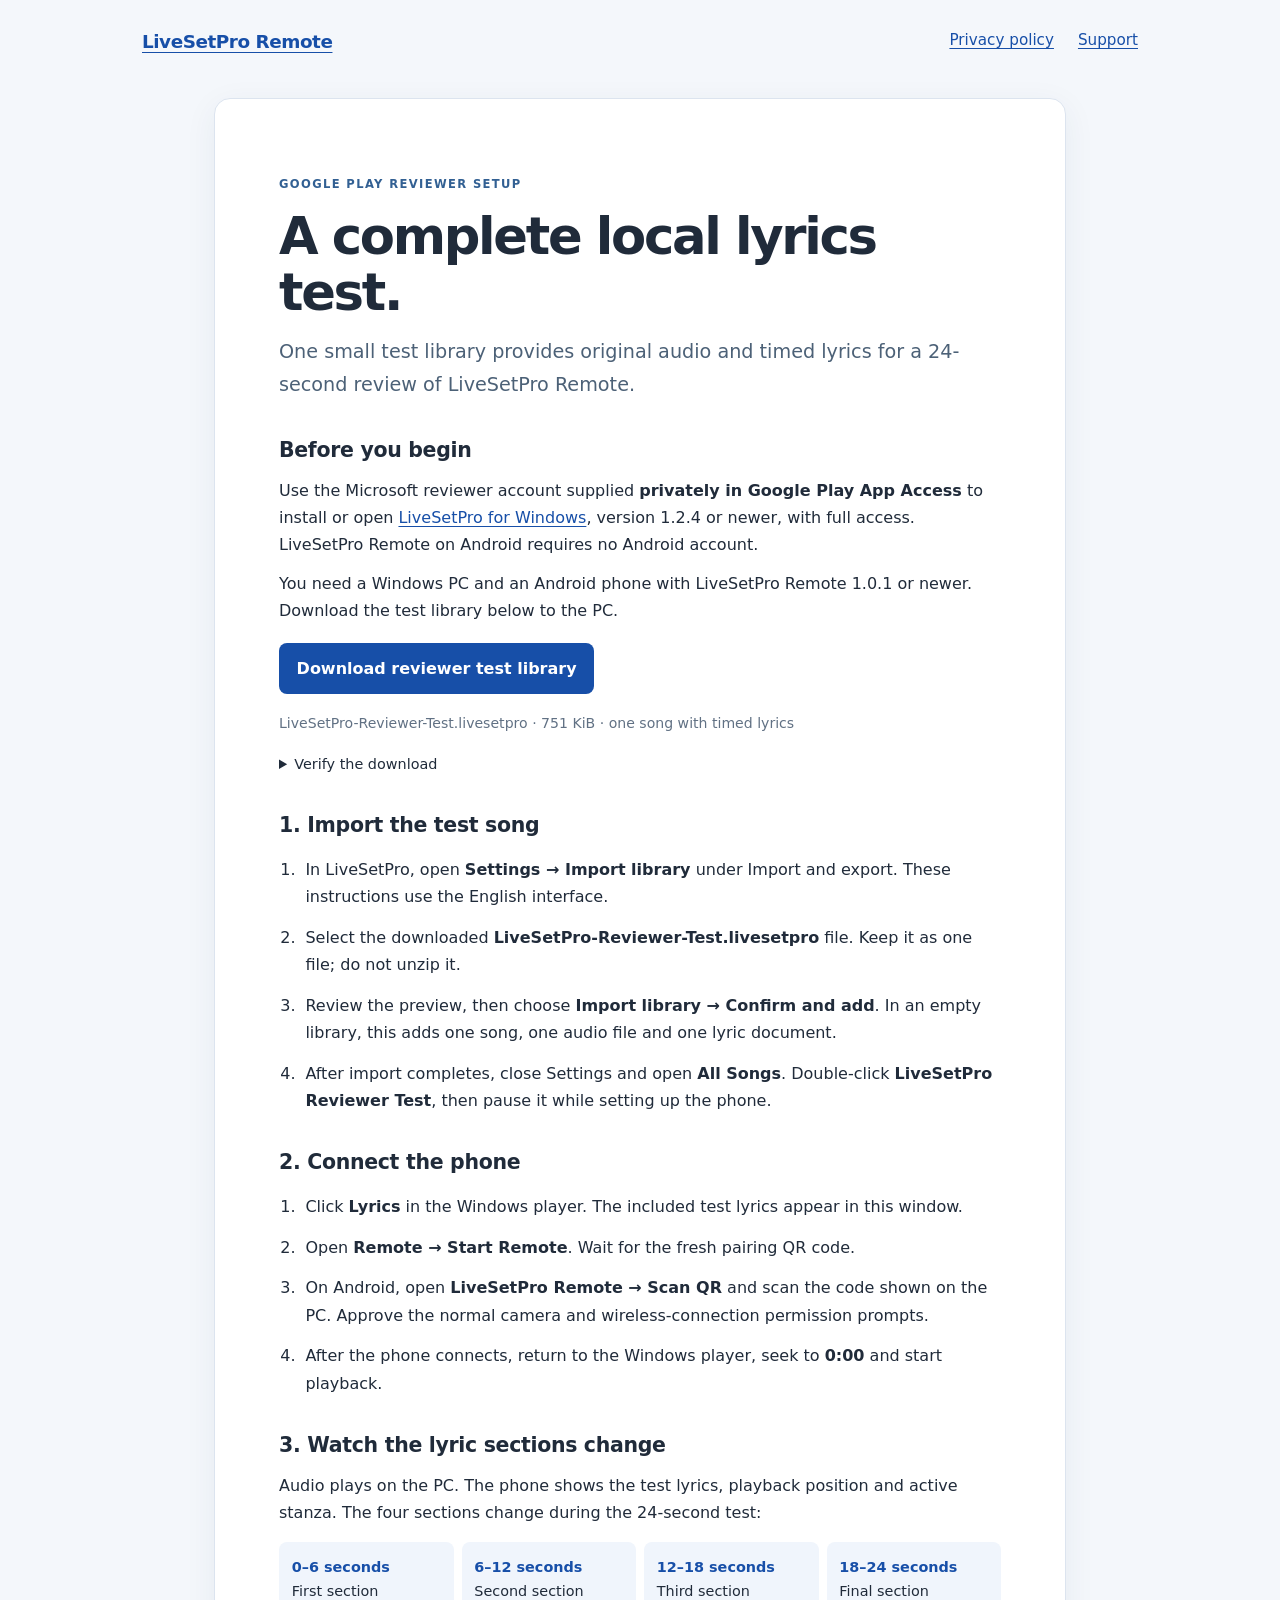
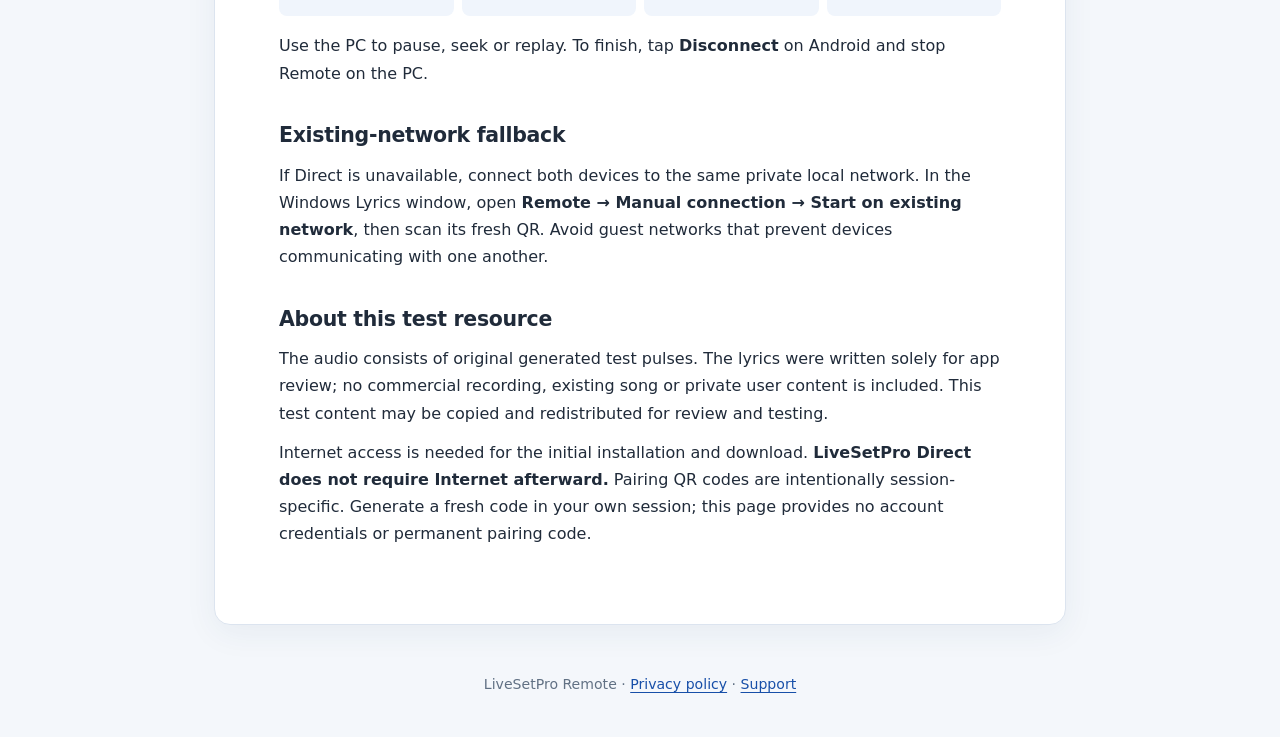
==== reviewer/index.html @ ff1b73ac "Publish original reviewer test library and setup guide" ====
<!doctype html>
<html lang="en">
<head>
  <meta charset="utf-8">
  <meta name="viewport" content="width=device-width, initial-scale=1">
  <meta name="description" content="Original test content and setup instructions for reviewing LiveSetPro Remote with the LiveSetPro Windows companion.">
  <title>Google Play Reviewer Setup | LiveSetPro Remote</title>
  <link rel="stylesheet" href="../style.css">
  <style>
    .download{display:inline-block;background:#174fa8;color:#fff;font-weight:650;padding:.75rem 1.1rem;border-radius:8px;text-decoration:none;margin:.4rem 0}
    .download:hover{background:#113d84}.file-detail{font-size:.88rem;color:#617184}.steps{padding-left:1.35rem}.steps li{padding-left:.3rem;margin:.85rem 0}.timing{display:grid;grid-template-columns:repeat(4,1fr);gap:.5rem;margin:1rem 0}.timing span{padding:.8rem;background:#f0f5fc;border-radius:8px;font-size:.9rem}.timing strong{display:block;color:#174fa8}code{overflow-wrap:anywhere;font-size:.82em}details{margin-top:1rem;font-size:.9rem}summary{cursor:pointer}@media(max-width:600px){.timing{grid-template-columns:repeat(2,1fr)}}
  </style>
</head>
<body>
  <a class="skip" href="#setup">Skip to reviewer setup</a>
  <header><a class="brand" href="../">LiveSetPro Remote</a><nav aria-label="Page navigation"><a href="../#privacy">Privacy policy</a><a href="../#support">Support</a></nav></header>
  <main id="setup"><article>
    <p class="eyebrow">GOOGLE PLAY REVIEWER SETUP</p>
    <h1>A complete local lyrics test.</h1>
    <p class="intro">One small test library provides original audio and timed lyrics for a 24-second review of LiveSetPro Remote.</p>
    <section aria-labelledby="prepare"><h2 id="prepare">Before you begin</h2>
      <p>Use the Microsoft reviewer account supplied <strong>privately in Google Play App Access</strong> to install or open <a href="https://apps.microsoft.com/detail/9N369WGHGVTS">LiveSetPro for Windows</a>, version 1.2.4 or newer, with full access. LiveSetPro Remote on Android requires no Android account.</p>
      <p>You need a Windows PC and an Android phone with LiveSetPro Remote 1.0.1 or newer. Download the test library below to the PC.</p>
      <a class="download" href="LiveSetPro-Reviewer-Test.livesetpro" download>Download reviewer test library</a>
      <p class="file-detail">LiveSetPro-Reviewer-Test.livesetpro · 751 KiB · one song with timed lyrics</p>
      <details><summary>Verify the download</summary><p>SHA-256:<br><code>818b36763ae72a77945ae74c0510c75afa2300502932f674045919c057c85530</code></p></details>
    </section>
    <section aria-labelledby="import"><h2 id="import">1. Import the test song</h2>
      <ol class="steps">
        <li>In LiveSetPro, open <strong>Settings → Import library</strong> under Import and export. These instructions use the English interface.</li>
        <li>Select the downloaded <strong>LiveSetPro-Reviewer-Test.livesetpro</strong> file. Keep it as one file; do not unzip it.</li>
        <li>Review the preview, then choose <strong>Import library → Confirm and add</strong>. In an empty library, this adds one song, one audio file and one lyric document.</li>
        <li>After import completes, close Settings and open <strong>All Songs</strong>. Double-click <strong>LiveSetPro Reviewer Test</strong>, then pause it while setting up the phone.</li>
      </ol>
    </section>
    <section aria-labelledby="connect"><h2 id="connect">2. Connect the phone</h2>
      <ol class="steps">
        <li>Click <strong>Lyrics</strong> in the Windows player. The included test lyrics appear in this window.</li>
        <li>Open <strong>Remote → Start Remote</strong>. Wait for the fresh pairing QR code.</li>
        <li>On Android, open <strong>LiveSetPro Remote → Scan QR</strong> and scan the code shown on the PC. Approve the normal camera and wireless-connection permission prompts.</li>
        <li>After the phone connects, return to the Windows player, seek to <strong>0:00</strong> and start playback.</li>
      </ol>
    </section>
    <section aria-labelledby="verify"><h2 id="verify">3. Watch the lyric sections change</h2>
      <p>Audio plays on the PC. The phone shows the test lyrics, playback position and active stanza. The four sections change during the 24-second test:</p>
      <div class="timing"><span><strong>0–6 seconds</strong>First section</span><span><strong>6–12 seconds</strong>Second section</span><span><strong>12–18 seconds</strong>Third section</span><span><strong>18–24 seconds</strong>Final section</span></div>
      <p>Use the PC to pause, seek or replay. To finish, tap <strong>Disconnect</strong> on Android and stop Remote on the PC.</p>
    </section>
    <section aria-labelledby="lan"><h2 id="lan">Existing-network fallback</h2>
      <p>If Direct is unavailable, connect both devices to the same private local network. In the Windows Lyrics window, open <strong>Remote → Manual connection → Start on existing network</strong>, then scan its fresh QR. Avoid guest networks that prevent devices communicating with one another.</p>
    </section>
    <section aria-labelledby="about"><h2 id="about">About this test resource</h2>
      <p>The audio consists of original generated test pulses. The lyrics were written solely for app review; no commercial recording, existing song or private user content is included. This test content may be copied and redistributed for review and testing.</p>
      <p>Internet access is needed for the initial installation and download. <strong>LiveSetPro Direct does not require Internet afterward.</strong> Pairing QR codes are intentionally session-specific. Generate a fresh code in your own session; this page provides no account credentials or permanent pairing code.</p>
    </section>
  </article></main>
  <footer>LiveSetPro Remote · <a href="../#privacy">Privacy policy</a> · <a href="../#support">Support</a></footer>
</body>
</html>
---- style.css ----
*{box-sizing:border-box}html{scroll-behavior:smooth;scroll-padding-top:2rem}body{margin:0;color:#202b3a;background:#f4f7fb;font-family:system-ui,-apple-system,BlinkMacSystemFont,"Segoe UI",sans-serif;line-height:1.7}a{color:#174fa8;text-underline-offset:.2em;overflow-wrap:anywhere}a:focus-visible{outline:3px solid #2367cd;outline-offset:4px}.skip{position:absolute;left:1rem;top:-5rem;background:white;padding:.6rem;z-index:2}.skip:focus{top:1rem}header{max-width:1060px;margin:auto;padding:1.6rem 2rem;display:flex;align-items:center;justify-content:space-between;gap:1rem}.brand{font-weight:750;letter-spacing:-.025em;font-size:1.15rem}nav{display:flex;gap:1.5rem;font-size:.95rem}main{max-width:900px;margin:1rem auto 3rem;padding:0 1.5rem}article{background:white;border:1px solid #dce4ef;border-radius:16px;padding:clamp(1.5rem,5vw,4rem);box-shadow:0 8px 32px #243e6410}.eyebrow{font-size:.72rem;font-weight:700;color:#326093;letter-spacing:.12em}h1{font-size:clamp(2.1rem,6vw,3.2rem);line-height:1.1;letter-spacing:-.045em;margin:.8rem 0 1rem}h2{font-size:1.28rem;line-height:1.35;letter-spacing:-.015em;margin:0 0 .7rem}.intro{font-size:1.2rem;color:#4c6177}.meta{border-block:1px solid #e2e8f1;padding:1rem 0;margin:1.7rem 0 2rem;font-size:.93rem}.meta p{margin:.25rem 0}section{margin-top:2.2rem}p{margin:.75rem 0}footer{text-align:center;padding:0 1.5rem 2.5rem;color:#617184;font-size:.88rem}#support{border-top:1px solid #dce4ef;padding-top:2rem}@media(max-width:480px){header{padding:1.2rem 1.5rem;align-items:flex-start;flex-direction:column}nav{gap:1.3rem}main{padding:0 .8rem;margin-top:0}article{border-radius:12px}}@media(prefers-reduced-motion:reduce){html{scroll-behavior:auto}}
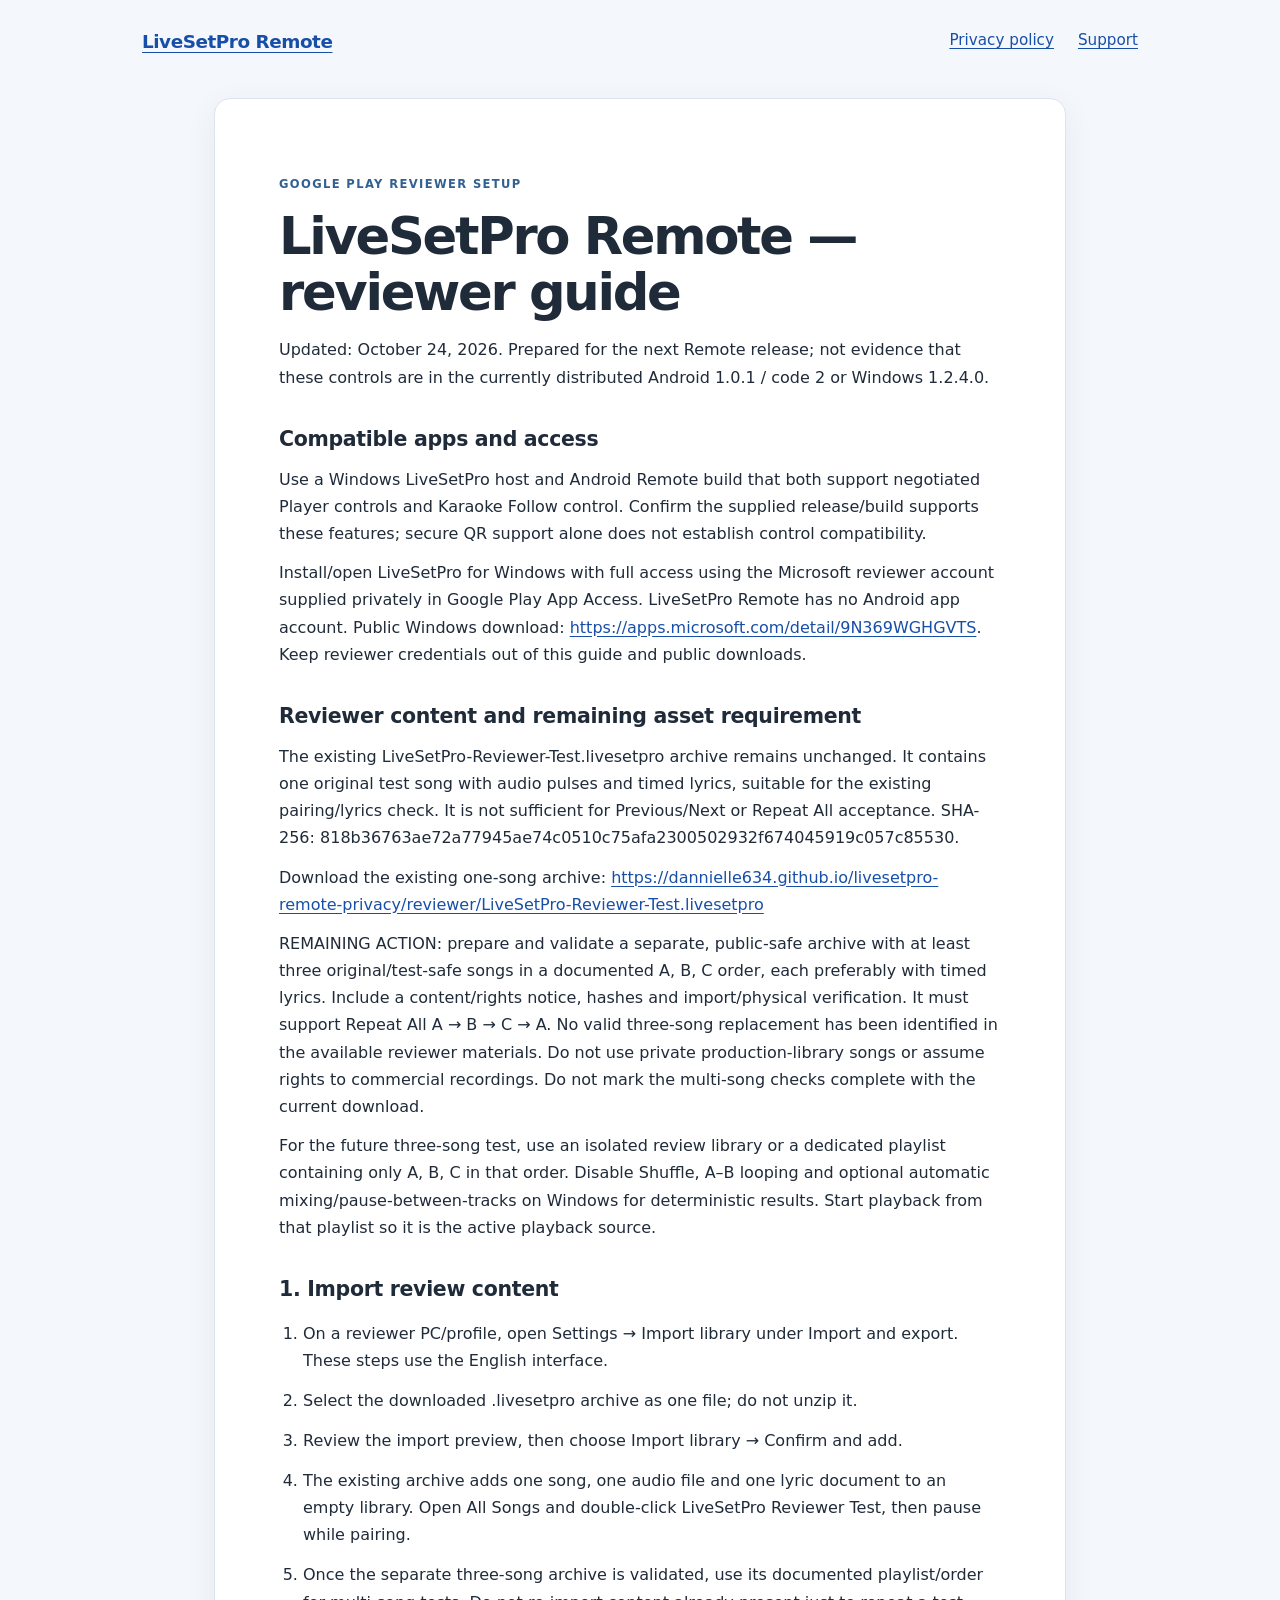
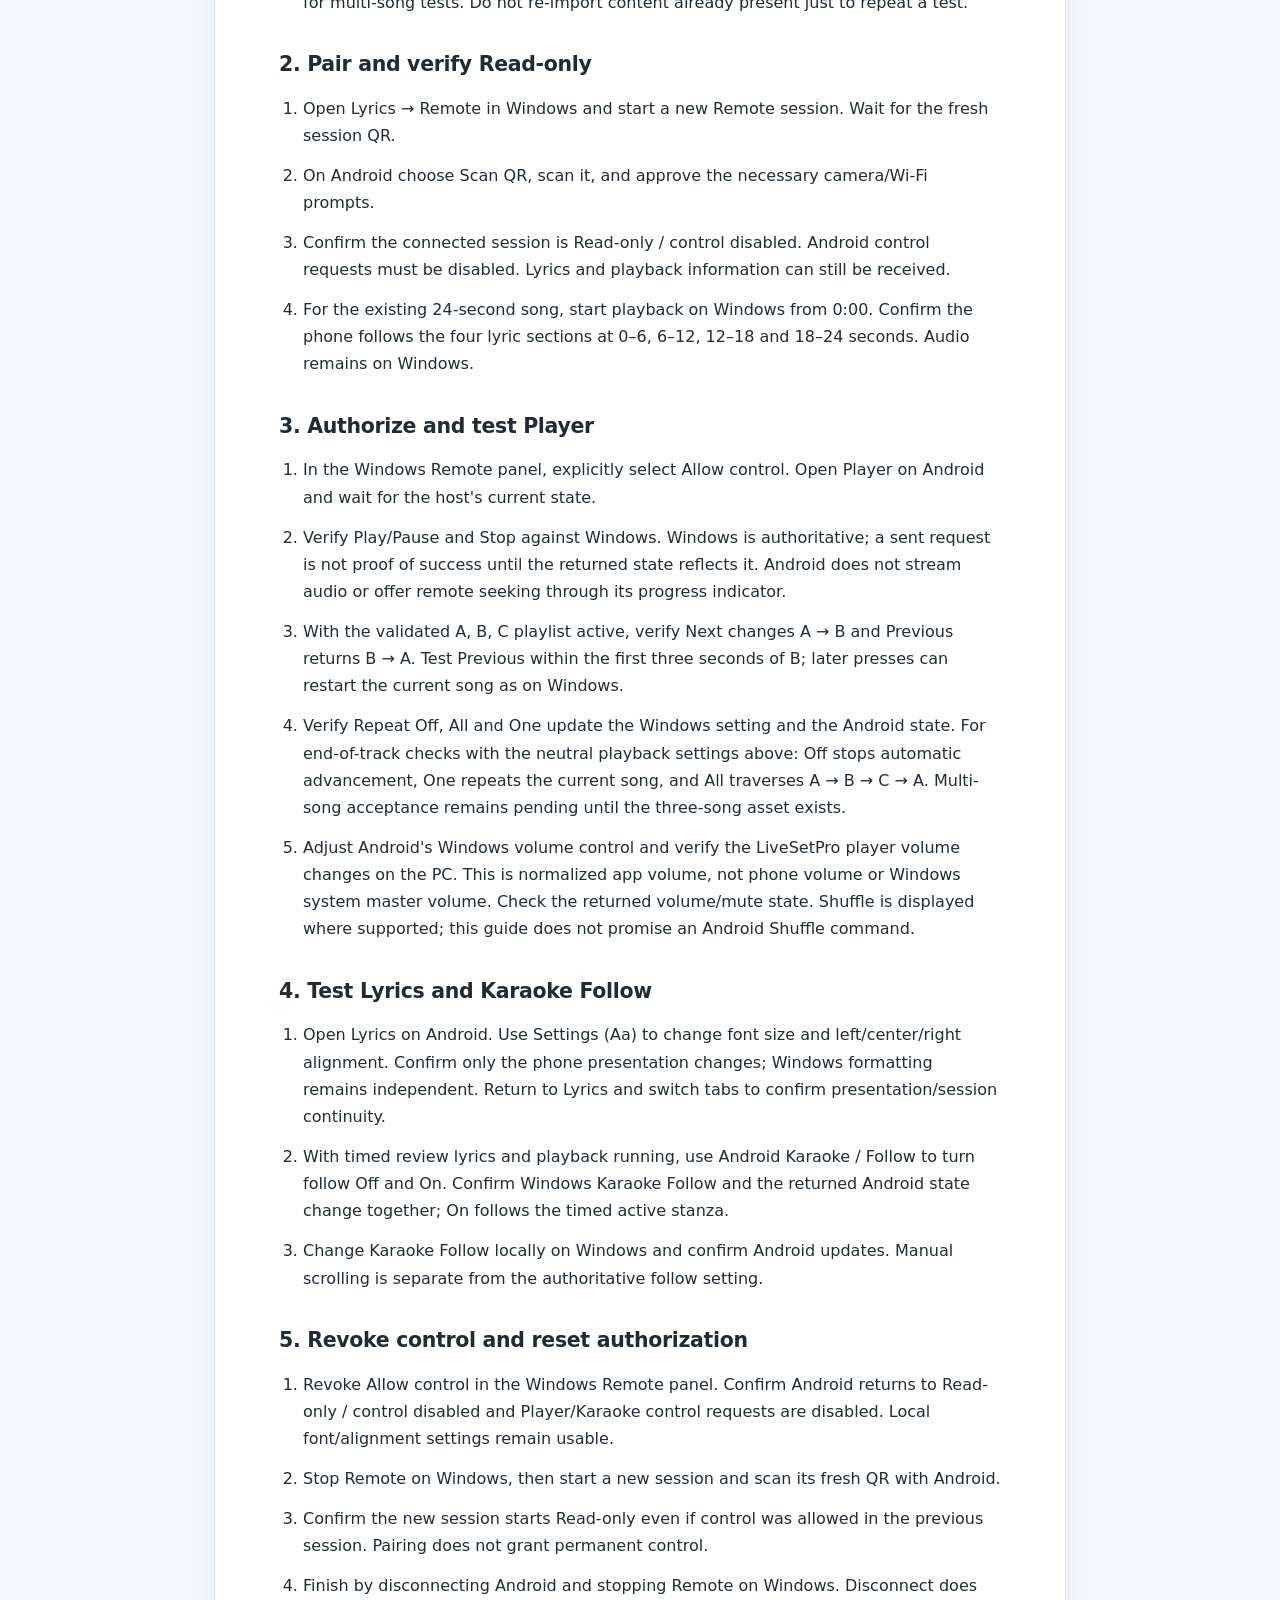
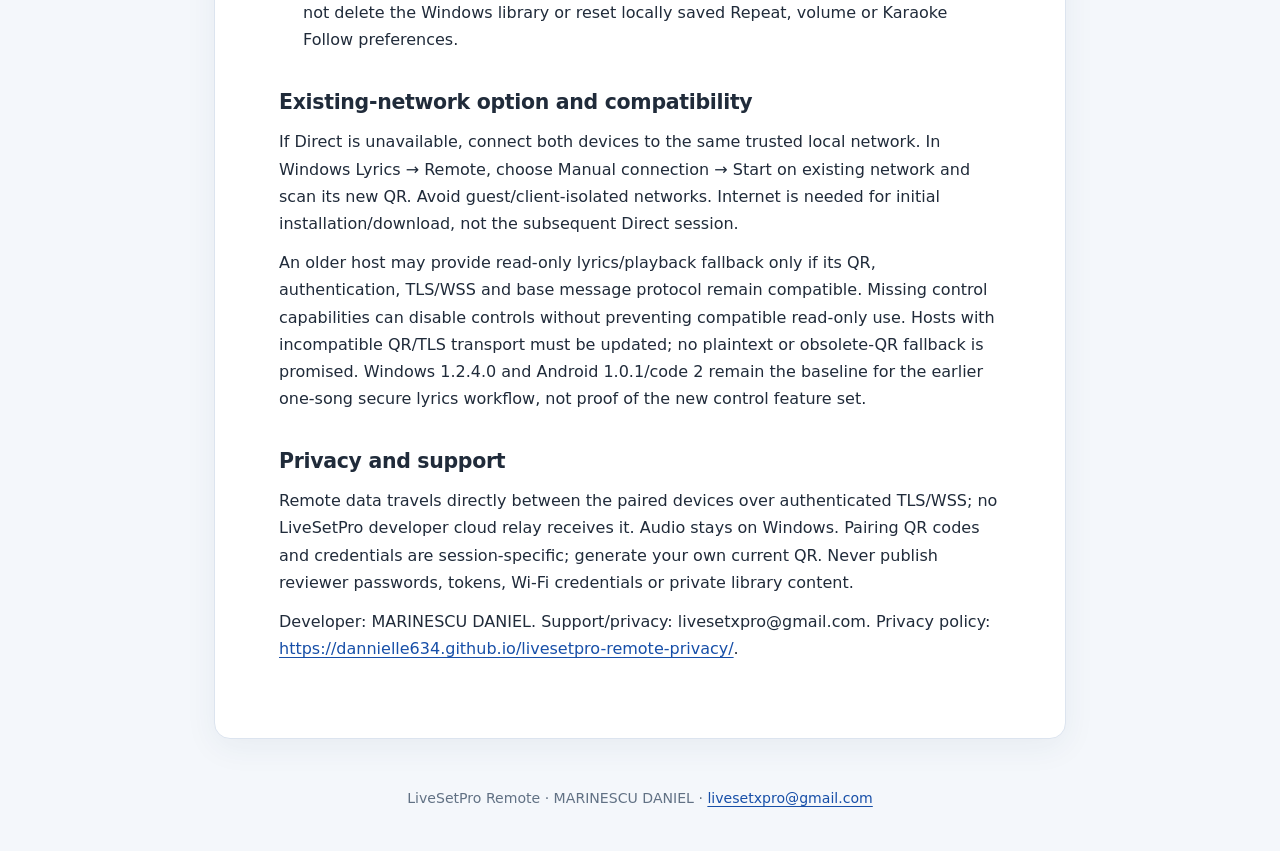
==== commit bb8f5d74: "docs: update Remote privacy policy and reviewer control guide" ====
--- a/reviewer/index.html
+++ b/reviewer/index.html
@@ -1,59 +1,60 @@
 <!doctype html>
-<html lang="en">
-<head>
-  <meta charset="utf-8">
-  <meta name="viewport" content="width=device-width, initial-scale=1">
-  <meta name="description" content="Original test content and setup instructions for reviewing LiveSetPro Remote with the LiveSetPro Windows companion.">
-  <title>Google Play Reviewer Setup | LiveSetPro Remote</title>
-  <link rel="stylesheet" href="../style.css">
-  <style>
-    .download{display:inline-block;background:#174fa8;color:#fff;font-weight:650;padding:.75rem 1.1rem;border-radius:8px;text-decoration:none;margin:.4rem 0}
-    .download:hover{background:#113d84}.file-detail{font-size:.88rem;color:#617184}.steps{padding-left:1.35rem}.steps li{padding-left:.3rem;margin:.85rem 0}.timing{display:grid;grid-template-columns:repeat(4,1fr);gap:.5rem;margin:1rem 0}.timing span{padding:.8rem;background:#f0f5fc;border-radius:8px;font-size:.9rem}.timing strong{display:block;color:#174fa8}code{overflow-wrap:anywhere;font-size:.82em}details{margin-top:1rem;font-size:.9rem}summary{cursor:pointer}@media(max-width:600px){.timing{grid-template-columns:repeat(2,1fr)}}
-  </style>
-</head>
-<body>
-  <a class="skip" href="#setup">Skip to reviewer setup</a>
-  <header><a class="brand" href="../">LiveSetPro Remote</a><nav aria-label="Page navigation"><a href="../#privacy">Privacy policy</a><a href="../#support">Support</a></nav></header>
-  <main id="setup"><article>
-    <p class="eyebrow">GOOGLE PLAY REVIEWER SETUP</p>
-    <h1>A complete local lyrics test.</h1>
-    <p class="intro">One small test library provides original audio and timed lyrics for a 24-second review of LiveSetPro Remote.</p>
-    <section aria-labelledby="prepare"><h2 id="prepare">Before you begin</h2>
-      <p>Use the Microsoft reviewer account supplied <strong>privately in Google Play App Access</strong> to install or open <a href="https://apps.microsoft.com/detail/9N369WGHGVTS">LiveSetPro for Windows</a>, version 1.2.4 or newer, with full access. LiveSetPro Remote on Android requires no Android account.</p>
-      <p>You need a Windows PC and an Android phone with LiveSetPro Remote 1.0.1 or newer. Download the test library below to the PC.</p>
-      <a class="download" href="LiveSetPro-Reviewer-Test.livesetpro" download>Download reviewer test library</a>
-      <p class="file-detail">LiveSetPro-Reviewer-Test.livesetpro · 751 KiB · one song with timed lyrics</p>
-      <details><summary>Verify the download</summary><p>SHA-256:<br><code>818b36763ae72a77945ae74c0510c75afa2300502932f674045919c057c85530</code></p></details>
-    </section>
-    <section aria-labelledby="import"><h2 id="import">1. Import the test song</h2>
-      <ol class="steps">
-        <li>In LiveSetPro, open <strong>Settings → Import library</strong> under Import and export. These instructions use the English interface.</li>
-        <li>Select the downloaded <strong>LiveSetPro-Reviewer-Test.livesetpro</strong> file. Keep it as one file; do not unzip it.</li>
-        <li>Review the preview, then choose <strong>Import library → Confirm and add</strong>. In an empty library, this adds one song, one audio file and one lyric document.</li>
-        <li>After import completes, close Settings and open <strong>All Songs</strong>. Double-click <strong>LiveSetPro Reviewer Test</strong>, then pause it while setting up the phone.</li>
-      </ol>
-    </section>
-    <section aria-labelledby="connect"><h2 id="connect">2. Connect the phone</h2>
-      <ol class="steps">
-        <li>Click <strong>Lyrics</strong> in the Windows player. The included test lyrics appear in this window.</li>
-        <li>Open <strong>Remote → Start Remote</strong>. Wait for the fresh pairing QR code.</li>
-        <li>On Android, open <strong>LiveSetPro Remote → Scan QR</strong> and scan the code shown on the PC. Approve the normal camera and wireless-connection permission prompts.</li>
-        <li>After the phone connects, return to the Windows player, seek to <strong>0:00</strong> and start playback.</li>
-      </ol>
-    </section>
-    <section aria-labelledby="verify"><h2 id="verify">3. Watch the lyric sections change</h2>
-      <p>Audio plays on the PC. The phone shows the test lyrics, playback position and active stanza. The four sections change during the 24-second test:</p>
-      <div class="timing"><span><strong>0–6 seconds</strong>First section</span><span><strong>6–12 seconds</strong>Second section</span><span><strong>12–18 seconds</strong>Third section</span><span><strong>18–24 seconds</strong>Final section</span></div>
-      <p>Use the PC to pause, seek or replay. To finish, tap <strong>Disconnect</strong> on Android and stop Remote on the PC.</p>
-    </section>
-    <section aria-labelledby="lan"><h2 id="lan">Existing-network fallback</h2>
-      <p>If Direct is unavailable, connect both devices to the same private local network. In the Windows Lyrics window, open <strong>Remote → Manual connection → Start on existing network</strong>, then scan its fresh QR. Avoid guest networks that prevent devices communicating with one another.</p>
-    </section>
-    <section aria-labelledby="about"><h2 id="about">About this test resource</h2>
-      <p>The audio consists of original generated test pulses. The lyrics were written solely for app review; no commercial recording, existing song or private user content is included. This test content may be copied and redistributed for review and testing.</p>
-      <p>Internet access is needed for the initial installation and download. <strong>LiveSetPro Direct does not require Internet afterward.</strong> Pairing QR codes are intentionally session-specific. Generate a fresh code in your own session; this page provides no account credentials or permanent pairing code.</p>
-    </section>
-  </article></main>
-  <footer>LiveSetPro Remote · <a href="../#privacy">Privacy policy</a> · <a href="../#support">Support</a></footer>
-</body>
-</html>
+<html lang="en"><head><meta charset="utf-8"><meta name="viewport" content="width=device-width,initial-scale=1">
+<meta name="description" content="Reviewer setup for secure lyrics and authorized Player and Karaoke control with compatible LiveSetPro builds.">
+<title>Google Play Reviewer Setup | LiveSetPro Remote</title><link rel="stylesheet" href="../style.css"></head>
+<body><a class="skip" href="#setup">Skip to reviewer setup</a>
+<header><a class="brand" href="../">LiveSetPro Remote</a><nav aria-label="Page navigation"><a href="../#privacy">Privacy policy</a><a href="../#support">Support</a></nav></header>
+<main><article id="setup"><p class="eyebrow">GOOGLE PLAY REVIEWER SETUP</p>
+<h1>LiveSetPro Remote — reviewer guide</h1>
+<p>Updated: October 24, 2026. Prepared for the next Remote release; not evidence that these controls are in the currently distributed Android 1.0.1 / code 2 or Windows 1.2.4.0.</p>
+<h2>Compatible apps and access</h2>
+<p>Use a Windows LiveSetPro host and Android Remote build that both support negotiated Player controls and Karaoke Follow control. Confirm the supplied release/build supports these features; secure QR support alone does not establish control compatibility.</p>
+<p>Install/open LiveSetPro for Windows with full access using the Microsoft reviewer account supplied privately in Google Play App Access. LiveSetPro Remote has no Android app account. Public Windows download: <a href="https://apps.microsoft.com/detail/9N369WGHGVTS">https://apps.microsoft.com/detail/9N369WGHGVTS</a>. Keep reviewer credentials out of this guide and public downloads.</p>
+<h2>Reviewer content and remaining asset requirement</h2>
+<p>The existing LiveSetPro-Reviewer-Test.livesetpro archive remains unchanged. It contains one original test song with audio pulses and timed lyrics, suitable for the existing pairing/lyrics check. It is not sufficient for Previous/Next or Repeat All acceptance. SHA-256: 818b36763ae72a77945ae74c0510c75afa2300502932f674045919c057c85530.</p>
+<p>Download the existing one-song archive: <a href="LiveSetPro-Reviewer-Test.livesetpro" download>https://dannielle634.github.io/livesetpro-remote-privacy/reviewer/LiveSetPro-Reviewer-Test.livesetpro</a></p>
+<p>REMAINING ACTION: prepare and validate a separate, public-safe archive with at least three original/test-safe songs in a documented A, B, C order, each preferably with timed lyrics. Include a content/rights notice, hashes and import/physical verification. It must support Repeat All A → B → C → A. No valid three-song replacement has been identified in the available reviewer materials. Do not use private production-library songs or assume rights to commercial recordings. Do not mark the multi-song checks complete with the current download.</p>
+<p>For the future three-song test, use an isolated review library or a dedicated playlist containing only A, B, C in that order. Disable Shuffle, A–B looping and optional automatic mixing/pause-between-tracks on Windows for deterministic results. Start playback from that playlist so it is the active playback source.</p>
+<h2>1. Import review content</h2>
+<ol class="steps">
+<li>On a reviewer PC/profile, open Settings → Import library under Import and export. These steps use the English interface.</li>
+<li>Select the downloaded .livesetpro archive as one file; do not unzip it.</li>
+<li>Review the import preview, then choose Import library → Confirm and add.</li>
+<li>The existing archive adds one song, one audio file and one lyric document to an empty library. Open All Songs and double-click LiveSetPro Reviewer Test, then pause while pairing.</li>
+<li>Once the separate three-song archive is validated, use its documented playlist/order for multi-song tests. Do not re-import content already present just to repeat a test.</li>
+</ol>
+<h2>2. Pair and verify Read-only</h2>
+<ol class="steps">
+<li>Open Lyrics → Remote in Windows and start a new Remote session. Wait for the fresh session QR.</li>
+<li>On Android choose Scan QR, scan it, and approve the necessary camera/Wi-Fi prompts.</li>
+<li>Confirm the connected session is Read-only / control disabled. Android control requests must be disabled. Lyrics and playback information can still be received.</li>
+<li>For the existing 24-second song, start playback on Windows from 0:00. Confirm the phone follows the four lyric sections at 0–6, 6–12, 12–18 and 18–24 seconds. Audio remains on Windows.</li>
+</ol>
+<h2>3. Authorize and test Player</h2>
+<ol class="steps">
+<li>In the Windows Remote panel, explicitly select Allow control. Open Player on Android and wait for the host&#x27;s current state.</li>
+<li>Verify Play/Pause and Stop against Windows. Windows is authoritative; a sent request is not proof of success until the returned state reflects it. Android does not stream audio or offer remote seeking through its progress indicator.</li>
+<li>With the validated A, B, C playlist active, verify Next changes A → B and Previous returns B → A. Test Previous within the first three seconds of B; later presses can restart the current song as on Windows.</li>
+<li>Verify Repeat Off, All and One update the Windows setting and the Android state. For end-of-track checks with the neutral playback settings above: Off stops automatic advancement, One repeats the current song, and All traverses A → B → C → A. Multi-song acceptance remains pending until the three-song asset exists.</li>
+<li>Adjust Android&#x27;s Windows volume control and verify the LiveSetPro player volume changes on the PC. This is normalized app volume, not phone volume or Windows system master volume. Check the returned volume/mute state. Shuffle is displayed where supported; this guide does not promise an Android Shuffle command.</li>
+</ol>
+<h2>4. Test Lyrics and Karaoke Follow</h2>
+<ol class="steps">
+<li>Open Lyrics on Android. Use Settings (Aa) to change font size and left/center/right alignment. Confirm only the phone presentation changes; Windows formatting remains independent. Return to Lyrics and switch tabs to confirm presentation/session continuity.</li>
+<li>With timed review lyrics and playback running, use Android Karaoke / Follow to turn follow Off and On. Confirm Windows Karaoke Follow and the returned Android state change together; On follows the timed active stanza.</li>
+<li>Change Karaoke Follow locally on Windows and confirm Android updates. Manual scrolling is separate from the authoritative follow setting.</li>
+</ol>
+<h2>5. Revoke control and reset authorization</h2>
+<ol class="steps">
+<li>Revoke Allow control in the Windows Remote panel. Confirm Android returns to Read-only / control disabled and Player/Karaoke control requests are disabled. Local font/alignment settings remain usable.</li>
+<li>Stop Remote on Windows, then start a new session and scan its fresh QR with Android.</li>
+<li>Confirm the new session starts Read-only even if control was allowed in the previous session. Pairing does not grant permanent control.</li>
+<li>Finish by disconnecting Android and stopping Remote on Windows. Disconnect does not delete the Windows library or reset locally saved Repeat, volume or Karaoke Follow preferences.</li>
+</ol>
+<h2>Existing-network option and compatibility</h2>
+<p>If Direct is unavailable, connect both devices to the same trusted local network. In Windows Lyrics → Remote, choose Manual connection → Start on existing network and scan its new QR. Avoid guest/client-isolated networks. Internet is needed for initial installation/download, not the subsequent Direct session.</p>
+<p>An older host may provide read-only lyrics/playback fallback only if its QR, authentication, TLS/WSS and base message protocol remain compatible. Missing control capabilities can disable controls without preventing compatible read-only use. Hosts with incompatible QR/TLS transport must be updated; no plaintext or obsolete-QR fallback is promised. Windows 1.2.4.0 and Android 1.0.1/code 2 remain the baseline for the earlier one-song secure lyrics workflow, not proof of the new control feature set.</p>
+<h2>Privacy and support</h2>
+<p>Remote data travels directly between the paired devices over authenticated TLS/WSS; no LiveSetPro developer cloud relay receives it. Audio stays on Windows. Pairing QR codes and credentials are session-specific; generate your own current QR. Never publish reviewer passwords, tokens, Wi-Fi credentials or private library content.</p>
+<p>Developer: MARINESCU DANIEL. Support/privacy: livesetxpro@gmail.com. Privacy policy: <a href="https://dannielle634.github.io/livesetpro-remote-privacy/">https://dannielle634.github.io/livesetpro-remote-privacy/</a>.</p>
+</article></main><footer>LiveSetPro Remote · MARINESCU DANIEL · <a href="mailto:livesetxpro@gmail.com">livesetxpro@gmail.com</a></footer></body></html>
--- a/style.css
+++ b/style.css
@@ -1 +1,2 @@
-*{box-sizing:border-box}html{scroll-behavior:smooth;scroll-padding-top:2rem}body{margin:0;color:#202b3a;background:#f4f7fb;font-family:system-ui,-apple-system,BlinkMacSystemFont,"Segoe UI",sans-serif;line-height:1.7}a{color:#174fa8;text-underline-offset:.2em;overflow-wrap:anywhere}a:focus-visible{outline:3px solid #2367cd;outline-offset:4px}.skip{position:absolute;left:1rem;top:-5rem;background:white;padding:.6rem;z-index:2}.skip:focus{top:1rem}header{max-width:1060px;margin:auto;padding:1.6rem 2rem;display:flex;align-items:center;justify-content:space-between;gap:1rem}.brand{font-weight:750;letter-spacing:-.025em;font-size:1.15rem}nav{display:flex;gap:1.5rem;font-size:.95rem}main{max-width:900px;margin:1rem auto 3rem;padding:0 1.5rem}article{background:white;border:1px solid #dce4ef;border-radius:16px;padding:clamp(1.5rem,5vw,4rem);box-shadow:0 8px 32px #243e6410}.eyebrow{font-size:.72rem;font-weight:700;color:#326093;letter-spacing:.12em}h1{font-size:clamp(2.1rem,6vw,3.2rem);line-height:1.1;letter-spacing:-.045em;margin:.8rem 0 1rem}h2{font-size:1.28rem;line-height:1.35;letter-spacing:-.015em;margin:0 0 .7rem}.intro{font-size:1.2rem;color:#4c6177}.meta{border-block:1px solid #e2e8f1;padding:1rem 0;margin:1.7rem 0 2rem;font-size:.93rem}.meta p{margin:.25rem 0}section{margin-top:2.2rem}p{margin:.75rem 0}footer{text-align:center;padding:0 1.5rem 2.5rem;color:#617184;font-size:.88rem}#support{border-top:1px solid #dce4ef;padding-top:2rem}@media(max-width:480px){header{padding:1.2rem 1.5rem;align-items:flex-start;flex-direction:column}nav{gap:1.3rem}main{padding:0 .8rem;margin-top:0}article{border-radius:12px}}@media(prefers-reduced-motion:reduce){html{scroll-behavior:auto}}+*{box-sizing:border-box}html{scroll-behavior:smooth;scroll-padding-top:2rem}body{margin:0;color:#202b3a;background:#f4f7fb;font-family:system-ui,-apple-system,BlinkMacSystemFont,"Segoe UI",sans-serif;line-height:1.7}a{color:#174fa8;text-underline-offset:.2em;overflow-wrap:anywhere}a:focus-visible{outline:3px solid #2367cd;outline-offset:4px}.skip{position:absolute;left:1rem;top:-5rem;background:white;padding:.6rem;z-index:2}.skip:focus{top:1rem}header{max-width:1060px;margin:auto;padding:1.6rem 2rem;display:flex;align-items:center;justify-content:space-between;gap:1rem}.brand{font-weight:750;letter-spacing:-.025em;font-size:1.15rem}nav{display:flex;gap:1.5rem;font-size:.95rem}main{max-width:900px;margin:1rem auto 3rem;padding:0 1.5rem}article{background:white;border:1px solid #dce4ef;border-radius:16px;padding:clamp(1.5rem,5vw,4rem);box-shadow:0 8px 32px #243e6410}.eyebrow{font-size:.72rem;font-weight:700;color:#326093;letter-spacing:.12em}h1{font-size:clamp(2.1rem,6vw,3.2rem);line-height:1.1;letter-spacing:-.045em;margin:.8rem 0 1rem}h2{font-size:1.28rem;line-height:1.35;letter-spacing:-.015em;margin:0 0 .7rem}.intro{font-size:1.2rem;color:#4c6177}.meta{border-block:1px solid #e2e8f1;padding:1rem 0;margin:1.7rem 0 2rem;font-size:.93rem}.meta p{margin:.25rem 0}section{margin-top:2.2rem}p{margin:.75rem 0}footer{text-align:center;padding:0 1.5rem 2.5rem;color:#617184;font-size:.88rem}#support{border-top:1px solid #dce4ef;padding-top:2rem}@media(max-width:480px){header{padding:1.2rem 1.5rem;align-items:flex-start;flex-direction:column}nav{gap:1.3rem}main{padding:0 .8rem;margin-top:0}article{border-radius:12px}}@media(prefers-reduced-motion:reduce){html{scroll-behavior:auto}}
+#policy-body h2,#setup h2{margin-top:2.2rem}.steps{padding-left:1.5rem}.steps li{margin:.8rem 0}article p,article li{overflow-wrap:anywhere}
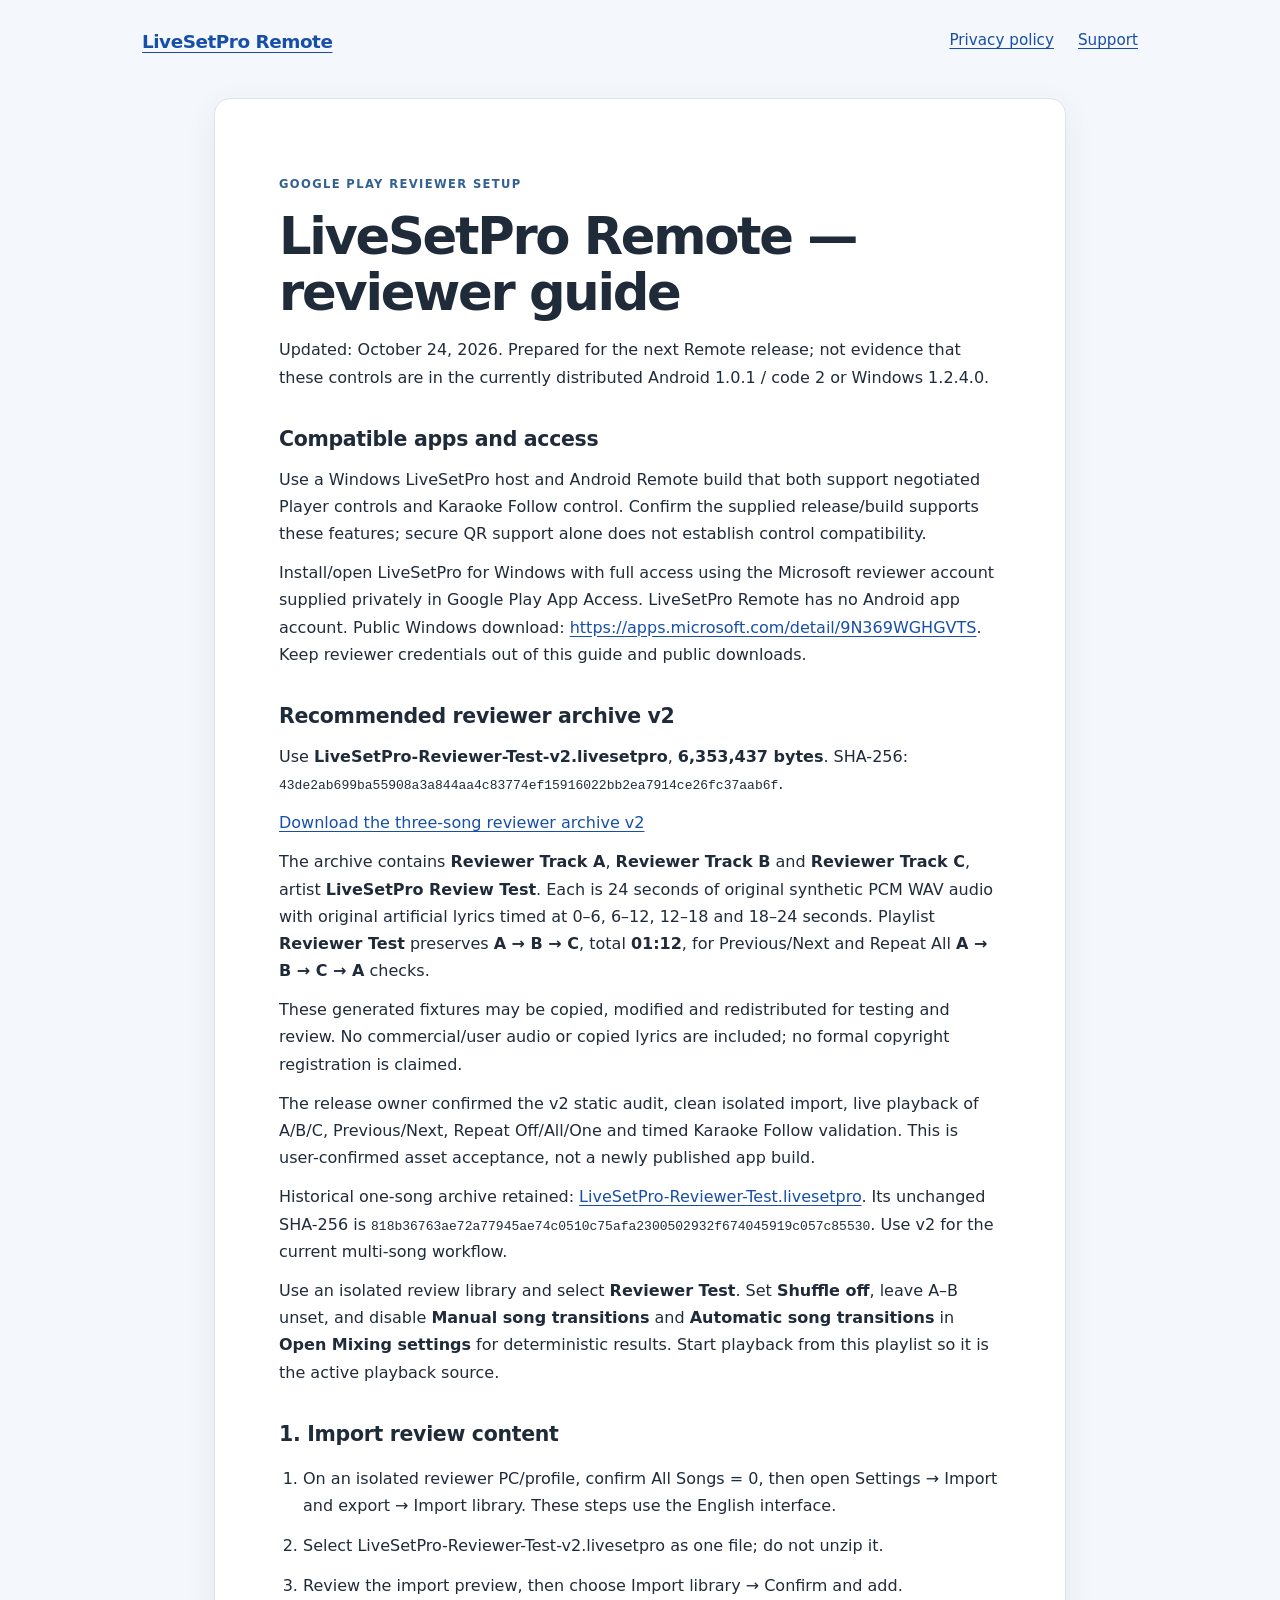
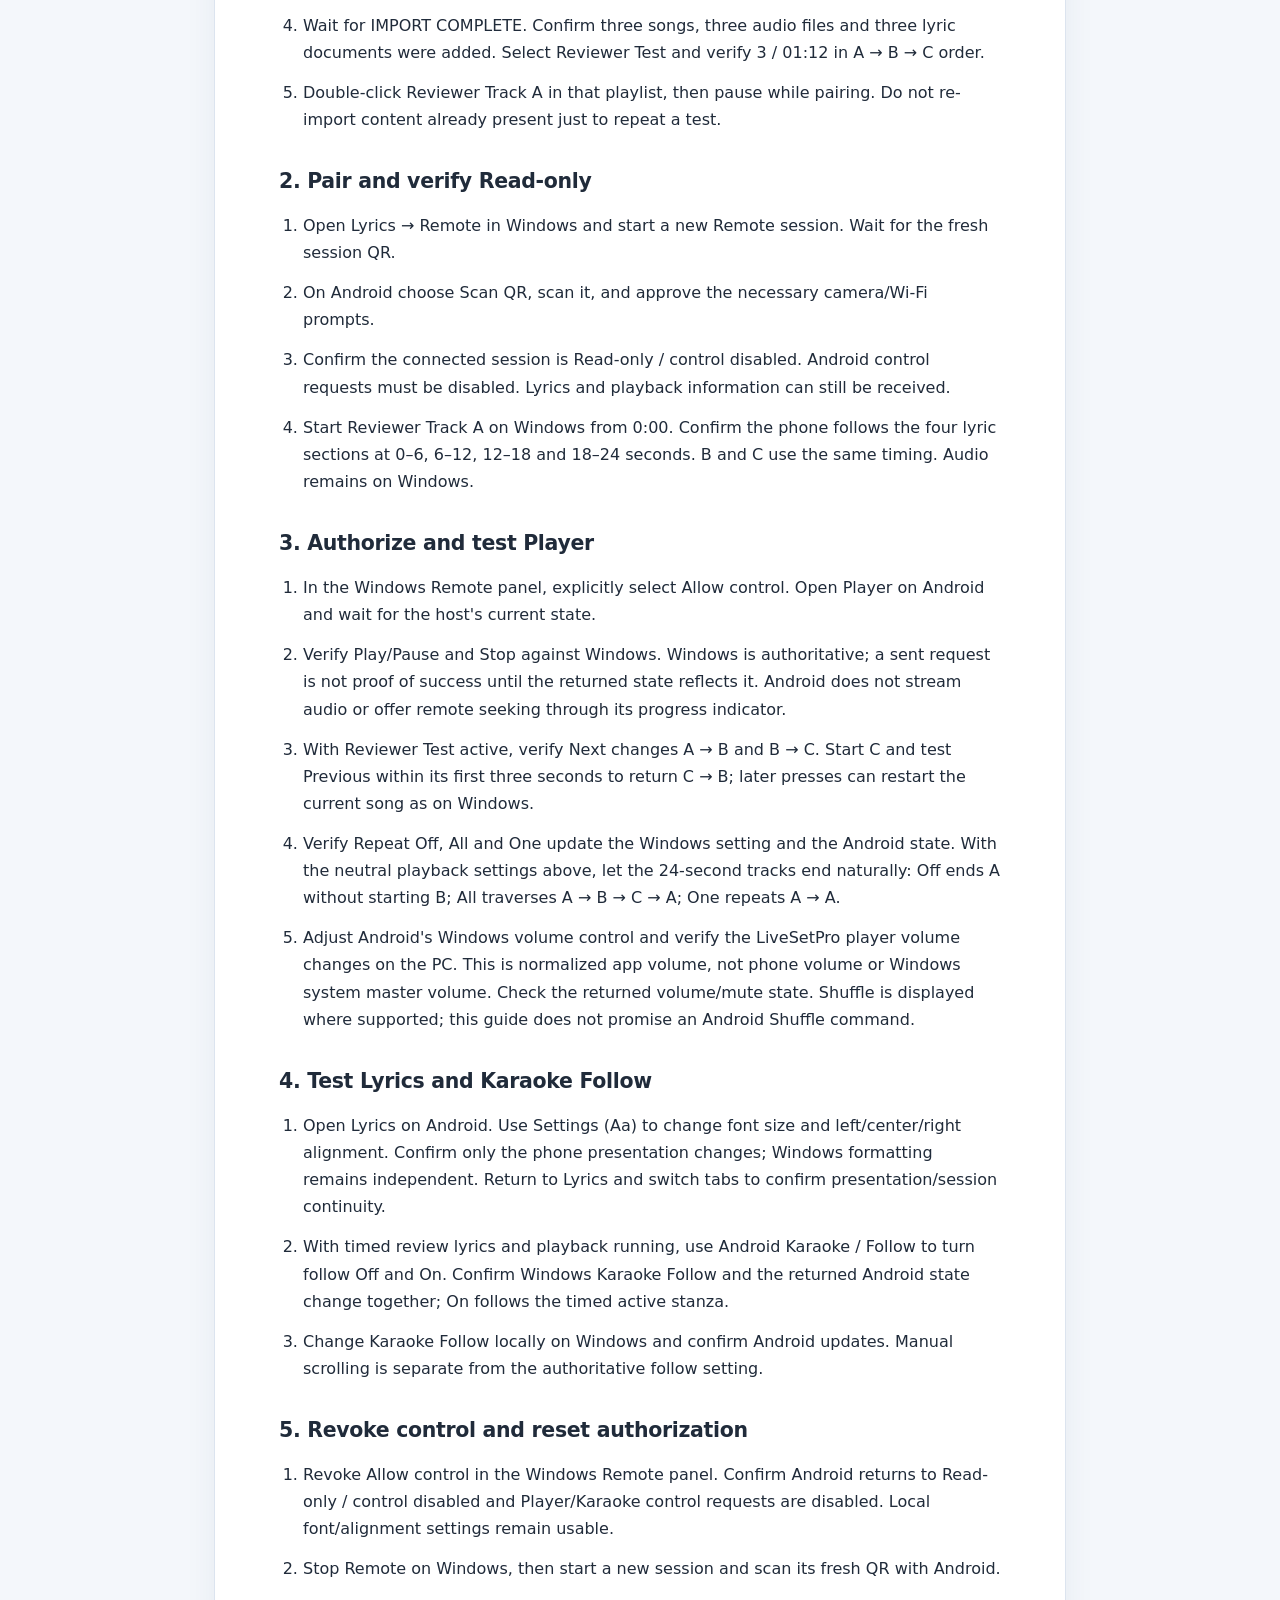
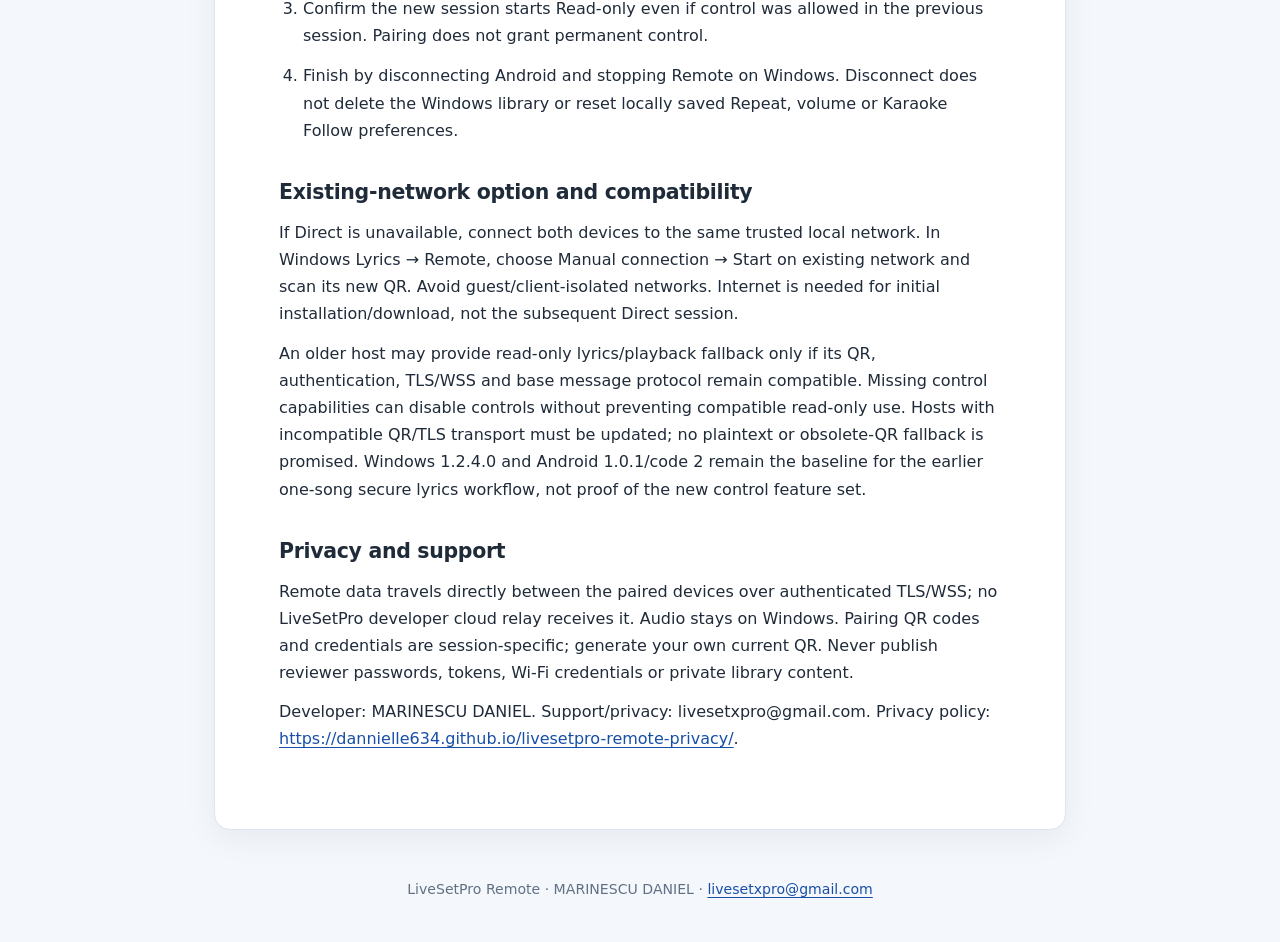
==== commit 8378ab3e: "docs: add three-song reviewer test archive" ====
--- a/reviewer/index.html
+++ b/reviewer/index.html
@@ -10,32 +10,35 @@
 <h2>Compatible apps and access</h2>
 <p>Use a Windows LiveSetPro host and Android Remote build that both support negotiated Player controls and Karaoke Follow control. Confirm the supplied release/build supports these features; secure QR support alone does not establish control compatibility.</p>
 <p>Install/open LiveSetPro for Windows with full access using the Microsoft reviewer account supplied privately in Google Play App Access. LiveSetPro Remote has no Android app account. Public Windows download: <a href="https://apps.microsoft.com/detail/9N369WGHGVTS">https://apps.microsoft.com/detail/9N369WGHGVTS</a>. Keep reviewer credentials out of this guide and public downloads.</p>
-<h2>Reviewer content and remaining asset requirement</h2>
-<p>The existing LiveSetPro-Reviewer-Test.livesetpro archive remains unchanged. It contains one original test song with audio pulses and timed lyrics, suitable for the existing pairing/lyrics check. It is not sufficient for Previous/Next or Repeat All acceptance. SHA-256: 818b36763ae72a77945ae74c0510c75afa2300502932f674045919c057c85530.</p>
-<p>Download the existing one-song archive: <a href="LiveSetPro-Reviewer-Test.livesetpro" download>https://dannielle634.github.io/livesetpro-remote-privacy/reviewer/LiveSetPro-Reviewer-Test.livesetpro</a></p>
-<p>REMAINING ACTION: prepare and validate a separate, public-safe archive with at least three original/test-safe songs in a documented A, B, C order, each preferably with timed lyrics. Include a content/rights notice, hashes and import/physical verification. It must support Repeat All A → B → C → A. No valid three-song replacement has been identified in the available reviewer materials. Do not use private production-library songs or assume rights to commercial recordings. Do not mark the multi-song checks complete with the current download.</p>
-<p>For the future three-song test, use an isolated review library or a dedicated playlist containing only A, B, C in that order. Disable Shuffle, A–B looping and optional automatic mixing/pause-between-tracks on Windows for deterministic results. Start playback from that playlist so it is the active playback source.</p>
+<h2>Recommended reviewer archive v2</h2>
+<p>Use <strong>LiveSetPro-Reviewer-Test-v2.livesetpro</strong>, <strong>6,353,437 bytes</strong>. SHA-256: <code>43de2ab699ba55908a3a844aa4c83774ef15916022bb2ea7914ce26fc37aab6f</code>.</p>
+<p><a href="LiveSetPro-Reviewer-Test-v2.livesetpro" download>Download the three-song reviewer archive v2</a></p>
+<p>The archive contains <strong>Reviewer Track A</strong>, <strong>Reviewer Track B</strong> and <strong>Reviewer Track C</strong>, artist <strong>LiveSetPro Review Test</strong>. Each is 24 seconds of original synthetic PCM WAV audio with original artificial lyrics timed at 0–6, 6–12, 12–18 and 18–24 seconds. Playlist <strong>Reviewer Test</strong> preserves <strong>A → B → C</strong>, total <strong>01:12</strong>, for Previous/Next and Repeat All <strong>A → B → C → A</strong> checks.</p>
+<p>These generated fixtures may be copied, modified and redistributed for testing and review. No commercial/user audio or copied lyrics are included; no formal copyright registration is claimed.</p>
+<p>The release owner confirmed the v2 static audit, clean isolated import, live playback of A/B/C, Previous/Next, Repeat Off/All/One and timed Karaoke Follow validation. This is user-confirmed asset acceptance, not a newly published app build.</p>
+<p>Historical one-song archive retained: <a href="LiveSetPro-Reviewer-Test.livesetpro" download>LiveSetPro-Reviewer-Test.livesetpro</a>. Its unchanged SHA-256 is <code>818b36763ae72a77945ae74c0510c75afa2300502932f674045919c057c85530</code>. Use v2 for the current multi-song workflow.</p>
+<p>Use an isolated review library and select <strong>Reviewer Test</strong>. Set <strong>Shuffle off</strong>, leave A–B unset, and disable <strong>Manual song transitions</strong> and <strong>Automatic song transitions</strong> in <strong>Open Mixing settings</strong> for deterministic results. Start playback from this playlist so it is the active playback source.</p>
 <h2>1. Import review content</h2>
 <ol class="steps">
-<li>On a reviewer PC/profile, open Settings → Import library under Import and export. These steps use the English interface.</li>
-<li>Select the downloaded .livesetpro archive as one file; do not unzip it.</li>
+<li>On an isolated reviewer PC/profile, confirm All Songs = 0, then open Settings → Import and export → Import library. These steps use the English interface.</li>
+<li>Select LiveSetPro-Reviewer-Test-v2.livesetpro as one file; do not unzip it.</li>
 <li>Review the import preview, then choose Import library → Confirm and add.</li>
-<li>The existing archive adds one song, one audio file and one lyric document to an empty library. Open All Songs and double-click LiveSetPro Reviewer Test, then pause while pairing.</li>
-<li>Once the separate three-song archive is validated, use its documented playlist/order for multi-song tests. Do not re-import content already present just to repeat a test.</li>
+<li>Wait for IMPORT COMPLETE. Confirm three songs, three audio files and three lyric documents were added. Select Reviewer Test and verify 3 / 01:12 in A → B → C order.</li>
+<li>Double-click Reviewer Track A in that playlist, then pause while pairing. Do not re-import content already present just to repeat a test.</li>
 </ol>
 <h2>2. Pair and verify Read-only</h2>
 <ol class="steps">
 <li>Open Lyrics → Remote in Windows and start a new Remote session. Wait for the fresh session QR.</li>
 <li>On Android choose Scan QR, scan it, and approve the necessary camera/Wi-Fi prompts.</li>
 <li>Confirm the connected session is Read-only / control disabled. Android control requests must be disabled. Lyrics and playback information can still be received.</li>
-<li>For the existing 24-second song, start playback on Windows from 0:00. Confirm the phone follows the four lyric sections at 0–6, 6–12, 12–18 and 18–24 seconds. Audio remains on Windows.</li>
+<li>Start Reviewer Track A on Windows from 0:00. Confirm the phone follows the four lyric sections at 0–6, 6–12, 12–18 and 18–24 seconds. B and C use the same timing. Audio remains on Windows.</li>
 </ol>
 <h2>3. Authorize and test Player</h2>
 <ol class="steps">
 <li>In the Windows Remote panel, explicitly select Allow control. Open Player on Android and wait for the host&#x27;s current state.</li>
 <li>Verify Play/Pause and Stop against Windows. Windows is authoritative; a sent request is not proof of success until the returned state reflects it. Android does not stream audio or offer remote seeking through its progress indicator.</li>
-<li>With the validated A, B, C playlist active, verify Next changes A → B and Previous returns B → A. Test Previous within the first three seconds of B; later presses can restart the current song as on Windows.</li>
-<li>Verify Repeat Off, All and One update the Windows setting and the Android state. For end-of-track checks with the neutral playback settings above: Off stops automatic advancement, One repeats the current song, and All traverses A → B → C → A. Multi-song acceptance remains pending until the three-song asset exists.</li>
+<li>With Reviewer Test active, verify Next changes A → B and B → C. Start C and test Previous within its first three seconds to return C → B; later presses can restart the current song as on Windows.</li>
+<li>Verify Repeat Off, All and One update the Windows setting and the Android state. With the neutral playback settings above, let the 24-second tracks end naturally: Off ends A without starting B; All traverses A → B → C → A; One repeats A → A.</li>
 <li>Adjust Android&#x27;s Windows volume control and verify the LiveSetPro player volume changes on the PC. This is normalized app volume, not phone volume or Windows system master volume. Check the returned volume/mute state. Shuffle is displayed where supported; this guide does not promise an Android Shuffle command.</li>
 </ol>
 <h2>4. Test Lyrics and Karaoke Follow</h2>
